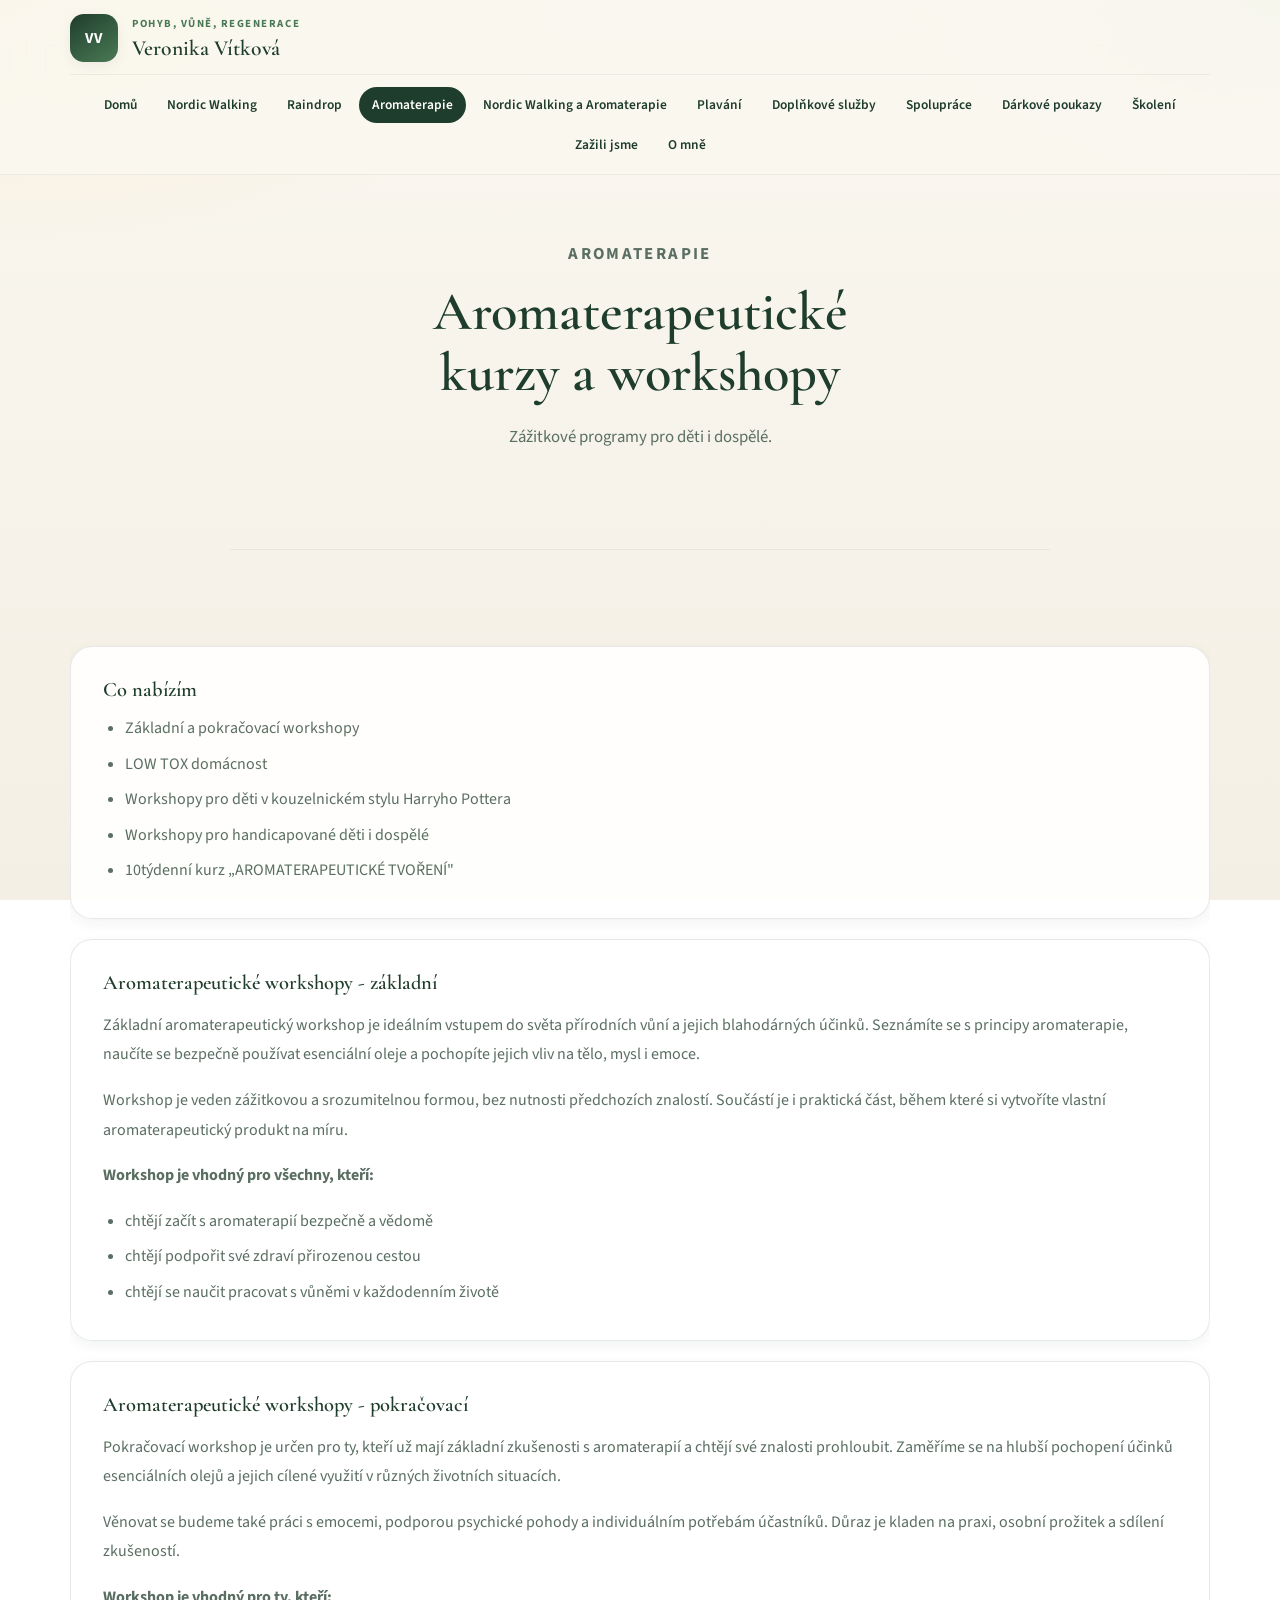
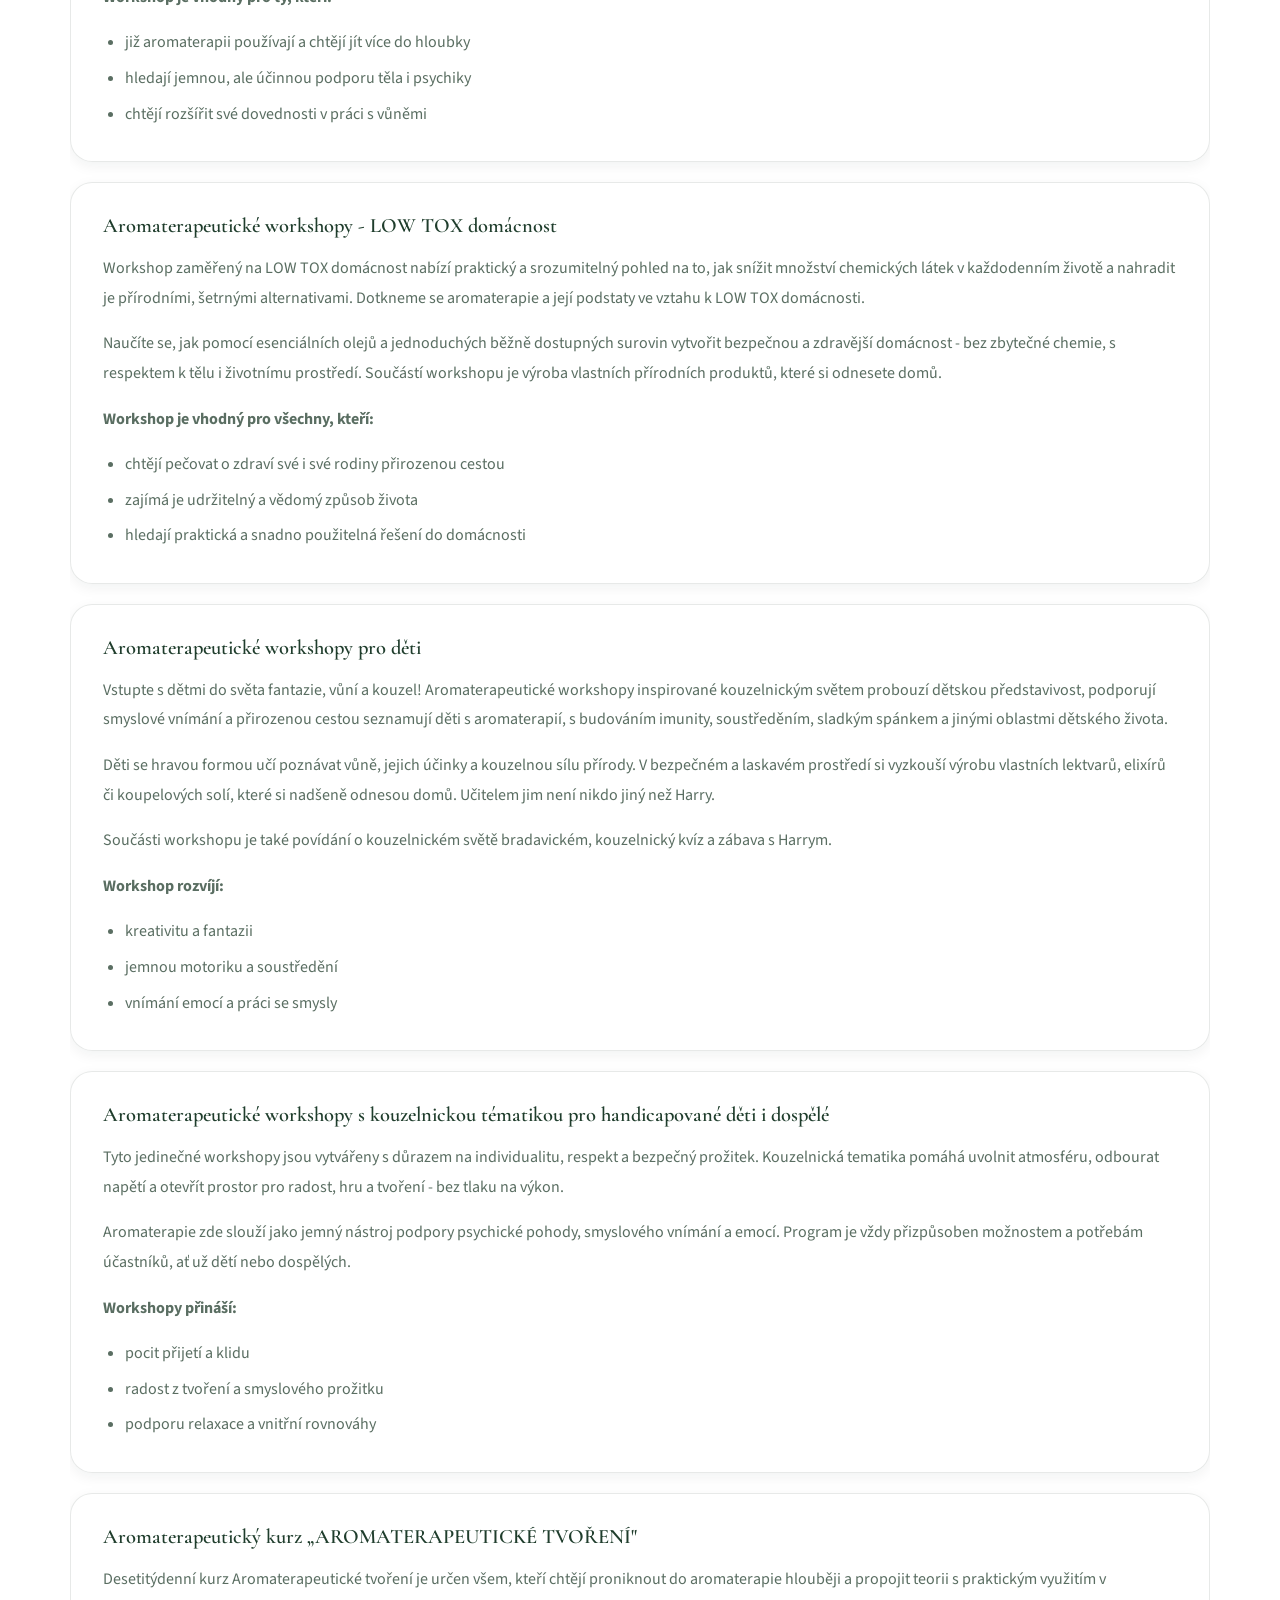
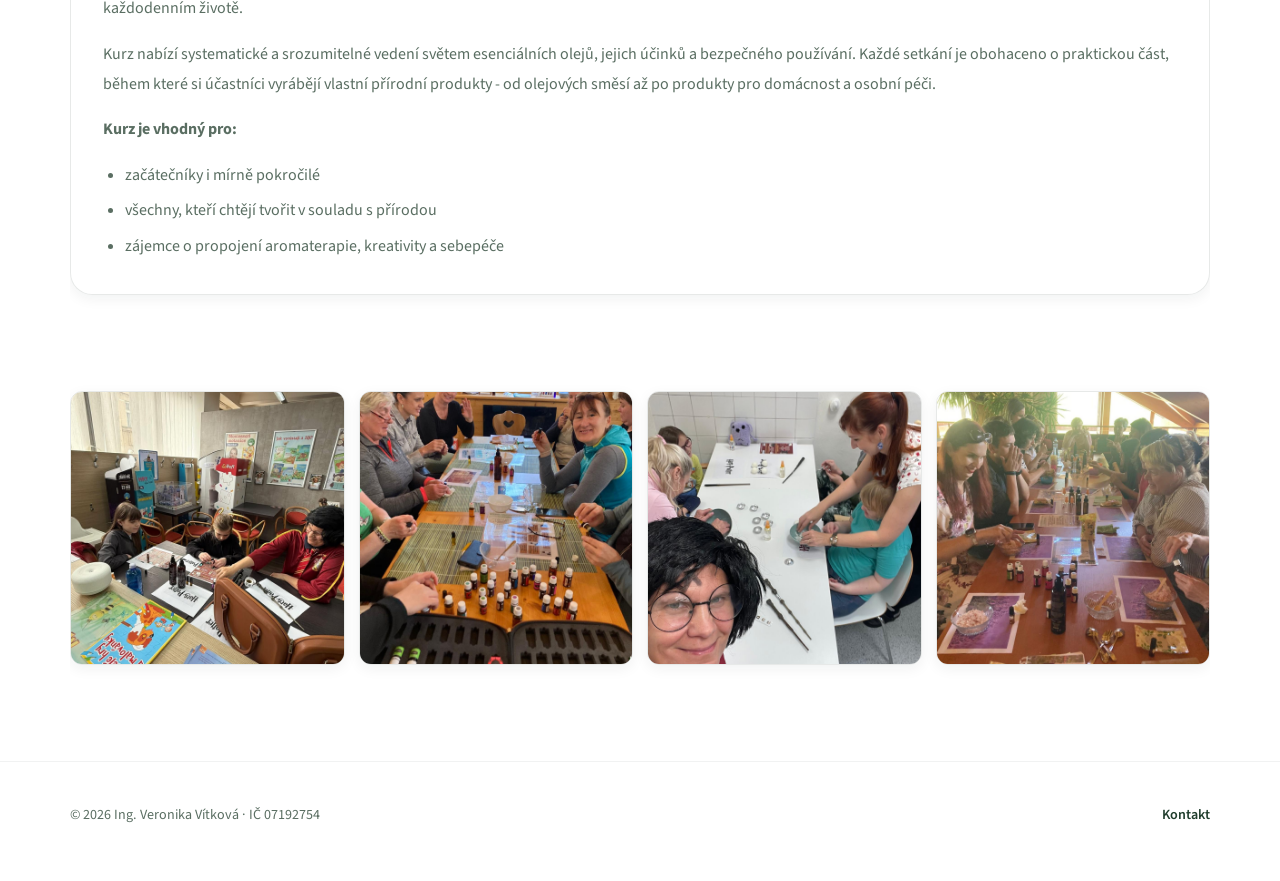
==== aromaterapie.html @ d2160b62 "Remove unused images from img folder. Deleted 40 unused images including WhatsApp images and duplica" ====
<!DOCTYPE html>
<html lang="cs">
<head>
  <meta charset="UTF-8" />
  <meta name="viewport" content="width=device-width, initial-scale=1.0" />
  <title>Aromaterapie | Veronika Vítková</title>
  <link rel="stylesheet" href="styles.css" />
</head>
<body>
  <header class="site-header">
    <div class="header-inner">
      <div class="header-top">
        <a class="brand" href="index.html">
          <div class="brand-mark">VV</div>
          <div>
            <p class="eyebrow">Pohyb, vůně, regenerace</p>
            <span class="brand-name">Veronika Vítková</span>
          </div>
        </a>
        <button class="menu-toggle" aria-expanded="false" aria-controls="nav-menu">Menu</button>
      </div>
      <nav class="site-nav" id="nav-menu">
        <a href="index.html">Domů</a>
        <a href="nordic-walking.html">Nordic Walking</a>
        <a href="raindrop.html">Raindrop</a>
        <a href="aromaterapie.html">Aromaterapie</a>
        <a href="nw-aromaterapie.html">Nordic Walking a Aromaterapie</a>
        <a href="plavani.html">Plavání</a>
        <a href="doplnkove-sluzby.html">Doplňkové služby</a>
        <a href="spoluprace.html">Spolupráce</a>
        <a href="darkove-poukazy.html">Dárkové poukazy</a>
        <a href="skoleni.html">Školení</a>
        <a href="zazili-jsme.html">Zažili jsme</a>
        <a href="o-mne.html">O mně</a>
      </nav>
    </div>
  </header>

  <main class="container">
    <section class="subpage-hero">
      <p class="eyebrow">Aromaterapie</p>
      <h2>Aromaterapeutické kurzy a workshopy</h2>
      <p>
        Zážitkové programy pro děti i dospělé.
      </p>
    </section>

    <section class="content-stack">
      <article class="content-card">
        <h3>Co nabízím</h3>
        <ul class="content-list">
          <li>Základní a pokračovací workshopy</li>
          <li>LOW TOX domácnost</li>
          <li>Workshopy pro děti v kouzelnickém stylu Harryho Pottera</li>
          <li>Workshopy pro handicapované děti i dospělé</li>
          <li>10týdenní kurz „AROMATERAPEUTICKÉ TVOŘENÍ"</li>
        </ul>
      </article>

      <article class="content-card">
        <h3>Aromaterapeutické workshopy - základní</h3>
        <p>
          Základní aromaterapeutický workshop je ideálním vstupem do světa přírodních vůní a jejich blahodárných účinků. Seznámíte se s principy aromaterapie, naučíte se bezpečně používat esenciální oleje a pochopíte jejich vliv na tělo, mysl i emoce.
        </p>
        <p>
          Workshop je veden zážitkovou a srozumitelnou formou, bez nutnosti předchozích znalostí. Součástí je i praktická část, během které si vytvoříte vlastní aromaterapeutický produkt na míru.
        </p>
        <p><strong>Workshop je vhodný pro všechny, kteří:</strong></p>
        <ul class="content-list">
          <li>chtějí začít s aromaterapií bezpečně a vědomě</li>
          <li>chtějí podpořit své zdraví přirozenou cestou</li>
          <li>chtějí se naučit pracovat s vůněmi v každodenním životě</li>
        </ul>
      </article>

      <article class="content-card">
        <h3>Aromaterapeutické workshopy - pokračovací</h3>
        <p>
          Pokračovací workshop je určen pro ty, kteří už mají základní zkušenosti s aromaterapií a chtějí své znalosti prohloubit. Zaměříme se na hlubší pochopení účinků esenciálních olejů a jejich cílené využití v různých životních situacích.
        </p>
        <p>
          Věnovat se budeme také práci s emocemi, podporou psychické pohody a individuálním potřebám účastníků. Důraz je kladen na praxi, osobní prožitek a sdílení zkušeností.
        </p>
        <p><strong>Workshop je vhodný pro ty, kteří:</strong></p>
        <ul class="content-list">
          <li>již aromaterapii používají a chtějí jít více do hloubky</li>
          <li>hledají jemnou, ale účinnou podporu těla i psychiky</li>
          <li>chtějí rozšířit své dovednosti v práci s vůněmi</li>
        </ul>
      </article>

      <article class="content-card">
        <h3>Aromaterapeutické workshopy - LOW TOX domácnost</h3>
        <p>
          Workshop zaměřený na LOW TOX domácnost nabízí praktický a srozumitelný pohled na to, jak snížit množství chemických látek v každodenním životě a nahradit je přírodními, šetrnými alternativami. Dotkneme se aromaterapie a její podstaty ve vztahu k LOW TOX domácnosti.
        </p>
        <p>
          Naučíte se, jak pomocí esenciálních olejů a jednoduchých běžně dostupných surovin vytvořit bezpečnou a zdravější domácnost - bez zbytečné chemie, s respektem k tělu i životnímu prostředí. Součástí workshopu je výroba vlastních přírodních produktů, které si odnesete domů.
        </p>
        <p><strong>Workshop je vhodný pro všechny, kteří:</strong></p>
        <ul class="content-list">
          <li>chtějí pečovat o zdraví své i své rodiny přirozenou cestou</li>
          <li>zajímá je udržitelný a vědomý způsob života</li>
          <li>hledají praktická a snadno použitelná řešení do domácnosti</li>
        </ul>
      </article>

      <article class="content-card">
        <h3>Aromaterapeutické workshopy pro děti</h3>
        <p>
          Vstupte s dětmi do světa fantazie, vůní a kouzel! Aromaterapeutické workshopy inspirované kouzelnickým světem probouzí dětskou představivost, podporují smyslové vnímání a přirozenou cestou seznamují děti s aromaterapií, s budováním imunity, soustředěním, sladkým spánkem a jinými oblastmi dětského života.
        </p>
        <p>
          Děti se hravou formou učí poznávat vůně, jejich účinky a kouzelnou sílu přírody. V bezpečném a laskavém prostředí si vyzkouší výrobu vlastních lektvarů, elixírů či koupelových solí, které si nadšeně odnesou domů. Učitelem jim není nikdo jiný než Harry.
        </p>
        <p>
          Součásti workshopu je také povídání o kouzelnickém světě bradavickém, kouzelnický kvíz a zábava s Harrym.
        </p>
        <p><strong>Workshop rozvíjí:</strong></p>
        <ul class="content-list">
          <li>kreativitu a fantazii</li>
          <li>jemnou motoriku a soustředění</li>
          <li>vnímání emocí a práci se smysly</li>
        </ul>
      </article>

      <article class="content-card">
        <h3>Aromaterapeutické workshopy s kouzelnickou tématikou pro handicapované děti i dospělé</h3>
        <p>
          Tyto jedinečné workshopy jsou vytvářeny s důrazem na individualitu, respekt a bezpečný prožitek. Kouzelnická tematika pomáhá uvolnit atmosféru, odbourat napětí a otevřít prostor pro radost, hru a tvoření - bez tlaku na výkon.
        </p>
        <p>
          Aromaterapie zde slouží jako jemný nástroj podpory psychické pohody, smyslového vnímání a emocí. Program je vždy přizpůsoben možnostem a potřebám účastníků, ať už dětí nebo dospělých.
        </p>
        <p><strong>Workshopy přináší:</strong></p>
        <ul class="content-list">
          <li>pocit přijetí a klidu</li>
          <li>radost z tvoření a smyslového prožitku</li>
          <li>podporu relaxace a vnitřní rovnováhy</li>
        </ul>
      </article>

      <article class="content-card">
        <h3>Aromaterapeutický kurz „AROMATERAPEUTICKÉ TVOŘENÍ"</h3>
        <p>
          Desetitýdenní kurz Aromaterapeutické tvoření je určen všem, kteří chtějí proniknout do aromaterapie hlouběji a propojit teorii s praktickým využitím v každodenním životě.
        </p>
        <p>
          Kurz nabízí systematické a srozumitelné vedení světem esenciálních olejů, jejich účinků a bezpečného používání. Každé setkání je obohaceno o praktickou část, během které si účastníci vyrábějí vlastní přírodní produkty - od olejových směsí až po produkty pro domácnost a osobní péči.
        </p>
        <p><strong>Kurz je vhodný pro:</strong></p>
        <ul class="content-list">
          <li>začátečníky i mírně pokročilé</li>
          <li>všechny, kteří chtějí tvořit v souladu s přírodou</li>
          <li>zájemce o propojení aromaterapie, kreativity a sebepéče</li>
        </ul>
      </article>
    </section>

    <section class="mini-gallery">
      <img src="img/HPAROMAWS.jpeg" alt="Aromaterapeutický workshop" />
      <img src="img/WSNANW.jpeg" alt="Aromaterapie doma" />
      <img src="img/HPWSDIAKONIEHLUCIN.jpeg" alt="Aromaterapeutické tvoření" />
      <img src="img/WSTEAMBUILDINGAROMA.jpeg" alt="LOW TOX domácnost" />
    </section>
  </main>

  <footer class="site-footer">
    <div class="footer-inner">
      <p>© 2026 Ing. Veronika Vítková · IČ 07192754</p>
      <p><a href="index.html#kontakt">Kontakt</a></p>
    </div>
  </footer>

  <script src="script.js"></script>
</body>
</html>
---- styles.css ----
@import url("https://fonts.googleapis.com/css2?family=Cormorant+Garamond:ital,wght@0,500;0,600;0,700;1,500&family=Source+Sans+3:wght@400;500;600;700&display=swap");

:root {
  --bg: #f3efe4;
  --bg-soft: #faf7f0;
  --surface: rgba(255, 255, 255, 0.92);
  --text: #1a2e24;
  --muted: #5a6e62;
  --green: #4a7a55;
  --green-dark: #1f3d2c;
  --yellow: #e8b830;
  --yellow-soft: rgba(232, 184, 48, 0.18);
  --line: rgba(26, 46, 36, 0.1);
  --line-soft: rgba(26, 46, 36, 0.06);
  --shadow-sm: 0 4px 14px rgba(20, 40, 28, 0.06);
  --shadow: 0 16px 40px rgba(20, 40, 28, 0.09);
  --shadow-lg: 0 24px 56px rgba(20, 40, 28, 0.13);
  --radius-xl: 32px;
  --radius-lg: 22px;
  --radius-md: 16px;
  --radius-sm: 12px;
  --container: 1140px;
  --gutter: clamp(20px, 4vw, 40px);
  --section-gap: clamp(56px, 8vw, 96px);
  --font-body: "Source Sans 3", "Segoe UI", sans-serif;
  --font-display: "Cormorant Garamond", Georgia, serif;
}

*,
*::before,
*::after {
  box-sizing: border-box;
}

html {
  scroll-behavior: smooth;
}

body {
  margin: 0;
  font-family: var(--font-body);
  font-size: 1rem;
  line-height: 1.6;
  color: var(--text);
  background:
    radial-gradient(ellipse 80% 50% at 0% 0%, rgba(232, 184, 48, 0.14), transparent 55%),
    radial-gradient(ellipse 60% 40% at 100% 0%, rgba(74, 122, 85, 0.12), transparent 50%),
    linear-gradient(180deg, var(--bg-soft) 0%, var(--bg) 100%);
  background-attachment: fixed;
}

img {
  display: block;
  width: 100%;
  height: auto;
}

a {
  color: inherit;
  text-decoration: none;
}

::selection {
  background: var(--yellow);
  color: var(--green-dark);
}

.container {
  width: min(var(--container), calc(100% - var(--gutter) * 2));
  margin-inline: auto;
}

/* ---------- Header ---------- */

.site-header {
  position: sticky;
  top: 0;
  z-index: 30;
  background: rgba(250, 247, 240, 0.88);
  backdrop-filter: blur(18px);
  border-bottom: 1px solid var(--line-soft);
}

.header-inner {
  width: min(var(--container), calc(100% - var(--gutter) * 2));
  margin-inline: auto;
  padding: 14px 0 12px;
}

.header-top {
  display: flex;
  align-items: center;
  justify-content: space-between;
  gap: 16px;
}

.brand {
  display: flex;
  align-items: center;
  gap: 14px;
  min-width: 0;
  transition: opacity 160ms ease;
}

.brand:hover {
  opacity: 0.85;
}

.brand-mark {
  flex-shrink: 0;
  width: 48px;
  height: 48px;
  border-radius: 14px;
  display: grid;
  place-items: center;
  background: linear-gradient(145deg, var(--green-dark), var(--green));
  color: #fff;
  font-weight: 700;
  font-size: 0.95rem;
  letter-spacing: 0.04em;
  box-shadow: var(--shadow-sm);
}

.brand-name {
  display: block;
  font-family: var(--font-display);
  font-size: clamp(1.15rem, 2vw, 1.35rem);
  font-weight: 600;
  line-height: 1.15;
  color: var(--green-dark);
}

.eyebrow,
.section-label {
  margin: 0 0 4px;
  text-transform: uppercase;
  letter-spacing: 0.14em;
  font-size: 0.68rem;
  font-weight: 700;
  color: var(--green);
}

.menu-toggle {
  display: none;
  flex-shrink: 0;
  border: 1px solid var(--line);
  background: var(--surface);
  border-radius: 999px;
  padding: 9px 18px;
  font: inherit;
  font-size: 0.9rem;
  font-weight: 700;
  color: var(--green-dark);
  cursor: pointer;
  transition: background 160ms ease, box-shadow 160ms ease;
}

.menu-toggle:hover {
  background: #fff;
  box-shadow: var(--shadow-sm);
}

.site-nav {
  display: flex;
  flex-wrap: wrap;
  justify-content: center;
  align-items: center;
  gap: 4px;
  margin-top: 12px;
  padding-top: 12px;
  border-top: 1px solid var(--line-soft);
}

.site-nav a {
  padding: 7px 13px;
  border-radius: 999px;
  font-size: 0.84rem;
  font-weight: 600;
  color: var(--green-dark);
  white-space: nowrap;
  transition: background 160ms ease, color 160ms ease;
}

.site-nav a:hover {
  background: rgba(74, 122, 85, 0.1);
}

.site-nav a.is-active {
  background: var(--green-dark);
  color: #fff;
}

/* ---------- Typography ---------- */

h1,
h2,
h3 {
  margin: 0;
  font-family: var(--font-display);
  font-weight: 600;
  line-height: 1.12;
  color: var(--green-dark);
}

main {
  overflow-x: clip;
}

/* ---------- Hero ---------- */

.hero {
  display: grid;
  grid-template-columns: 1fr 1fr;
  gap: clamp(32px, 5vw, 56px);
  align-items: center;
  padding: clamp(40px, 6vw, 72px) 0 var(--section-gap);
}

.hero-copy {
  text-align: center;
}

.hero-copy h2 {
  font-size: clamp(2.4rem, 5.5vw, 4rem);
  max-width: 12ch;
  margin: 12px auto 18px;
}

.hero-copy > p {
  font-size: 1.08rem;
  line-height: 1.75;
  max-width: 52ch;
  color: var(--muted);
  margin: 0 auto;
}

.hero-copy .heart-message {
  font-weight: 700;
  color: var(--green-dark);
  font-size: 1.2rem;
}

.hero-actions {
  display: flex;
  flex-wrap: wrap;
  gap: 12px;
  margin: 28px auto 24px;
  justify-content: center;
}

.button {
  display: inline-flex;
  align-items: center;
  justify-content: center;
  min-height: 48px;
  padding: 0 24px;
  border-radius: 999px;
  font-weight: 700;
  font-size: 0.95rem;
  border: 1px solid transparent;
  transition: transform 160ms ease, box-shadow 160ms ease, background 160ms ease;
}

.button.primary {
  background: var(--green-dark);
  color: #fff;
  box-shadow: var(--shadow);
}

.button.primary:hover {
  transform: translateY(-2px);
  box-shadow: var(--shadow-lg);
  background: var(--green);
}

.button.secondary {
  background: var(--surface);
  border-color: var(--line);
  color: var(--green-dark);
}

.button.secondary:hover {
  transform: translateY(-2px);
  background: #fff;
  box-shadow: var(--shadow-sm);
}

.hero-points {
  display: flex;
  flex-wrap: wrap;
  gap: 10px;
  padding: 0;
  margin: 0;
  list-style: none;
  justify-content: center;
}

.hero-points li {
  padding: 8px 14px 8px 28px;
  border-radius: 999px;
  background: var(--surface);
  border: 1px solid var(--line-soft);
  font-size: 0.9rem;
  font-weight: 600;
  color: var(--green-dark);
  position: relative;
  box-shadow: var(--shadow-sm);
}

.hero-points li::before {
  content: "";
  position: absolute;
  left: 12px;
  top: 50%;
  transform: translateY(-50%);
  width: 7px;
  height: 7px;
  border-radius: 50%;
  background: var(--yellow);
}

.hero-visual {
  position: relative;
}

.hero-mosaic {
  display: grid;
  grid-template-columns: 1.2fr 0.8fr;
  grid-template-rows: 1fr 1fr;
  gap: 12px;
  min-height: 380px;
}

.hero-mosaic img {
  width: 100%;
  height: 100%;
  object-fit: cover;
  border-radius: var(--radius-lg);
  border: 1px solid var(--line);
  box-shadow: var(--shadow);
}

.hero-mosaic .mosaic-main {
  grid-row: 1 / 3;
  aspect-ratio: auto;
}

.hero-mosaic img:not(.mosaic-main) {
  aspect-ratio: 4 / 3;
}

/* ---------- Sections ---------- */

.page-section {
  padding-top: var(--section-gap);
}

.section-heading {
  margin-bottom: clamp(24px, 4vw, 36px);
  text-align: center;
  max-width: 720px;
  margin-inline: auto;
}

.section-heading h2 {
  font-size: clamp(1.9rem, 3.5vw, 2.8rem);
  margin-top: 8px;
}

.intro {
  display: grid;
  grid-template-columns: 1fr 1fr;
  gap: clamp(24px, 4vw, 48px);
  align-items: center;
  padding: var(--section-gap) 0;
  border-top: 1px solid var(--line-soft);
  border-bottom: 1px solid var(--line-soft);
}

.intro h2 {
  font-size: clamp(1.6rem, 2.8vw, 2.2rem);
}

.intro p:last-child {
  margin: 0;
  font-size: 1.05rem;
  line-height: 1.85;
  color: var(--muted);
}

/* ---------- Cards ---------- */

.feature-card,
.service-card,
.detail-card,
.content-card,
blockquote {
  border: 1px solid var(--line);
  background: var(--surface);
  box-shadow: var(--shadow-sm);
}

.service-grid,
.reference-grid,
.gallery-grid {
  display: grid;
  gap: 20px;
}

.service-grid {
  grid-template-columns: repeat(4, minmax(0, 1fr));
}

.service-card {
  border-radius: var(--radius-lg);
  overflow: hidden;
  transition: transform 200ms ease, box-shadow 200ms ease;
}

.service-card img {
  flex-shrink: 0;
  aspect-ratio: 16 / 10;
  object-fit: cover;
}

.service-card h3,
.service-card p {
  padding-inline: 18px;
}

.service-card h3 {
  margin-top: 16px;
  font-size: 1.15rem;
}

.service-card p {
  color: var(--muted);
  line-height: 1.65;
  font-size: 0.94rem;
  padding-bottom: 18px;
  margin: 6px 0 0;
}

.service-link-card {
  display: flex;
  flex-direction: column;
  height: 100%;
}

.service-link-card:hover {
  transform: translateY(-5px);
  box-shadow: var(--shadow-lg);
}

.service-link-card h3 {
  transition: color 160ms ease;
}

.service-link-card:hover h3 {
  color: var(--green);
}

/* ---------- Gallery ---------- */

.gallery-grid {
  grid-template-columns: repeat(3, minmax(0, 1fr));
}

.gallery-grid img {
  aspect-ratio: 4 / 3;
  object-fit: cover;
  border-radius: var(--radius-md);
  border: 1px solid var(--line);
  box-shadow: var(--shadow-sm);
  transition: transform 200ms ease, box-shadow 200ms ease;
}

.gallery-grid img:hover {
  transform: translateY(-4px);
  box-shadow: var(--shadow-lg);
}

.zoomable-image {
  cursor: zoom-in;
}

/* ---------- References ---------- */

.reference-grid {
  grid-template-columns: repeat(3, minmax(0, 1fr));
  align-items: stretch;
}

blockquote {
  margin: 0;
  border-radius: var(--radius-lg);
  padding: 28px 24px;
  line-height: 1.75;
  color: var(--muted);
  font-size: 1rem;
  position: relative;
}

blockquote::before {
  content: "\201C";
  font-family: var(--font-display);
  font-size: 3rem;
  color: var(--yellow);
  line-height: 1;
  display: block;
  margin-bottom: 4px;
}

blockquote cite {
  display: block;
  margin-top: 16px;
  color: var(--green-dark);
  font-weight: 700;
  font-style: normal;
  font-size: 0.92rem;
}

/* ---------- Contact ---------- */

.contact {
  margin: var(--section-gap) 0;
  border-radius: var(--radius-xl);
  padding: clamp(28px, 5vw, 40px);
  background:
    linear-gradient(135deg, rgba(74, 122, 85, 0.08) 0%, transparent 60%),
    var(--surface);
  border: 1px solid var(--line);
  box-shadow: var(--shadow);
}

.contact-inner {
  display: grid;
  grid-template-columns: 1fr 1fr;
  gap: clamp(24px, 4vw, 40px);
  align-items: center;
}

.contact h2 {
  font-size: clamp(1.8rem, 3vw, 2.4rem);
  margin-top: 8px;
}

.contact-meta {
  margin: 10px 0 0;
  color: var(--muted);
  font-size: 1.02rem;
}

.contact-meta a {
  color: var(--green-dark);
  font-weight: 600;
}

.contact-meta a:hover {
  text-decoration: underline;
}

.contact-channels {
  display: flex;
  flex-wrap: wrap;
  gap: 10px;
  justify-content: flex-end;
}

.contact-chip {
  display: inline-flex;
  align-items: center;
  min-height: 42px;
  padding: 0 18px;
  border-radius: 999px;
  background: #fff;
  border: 1px solid var(--line);
  font-size: 0.9rem;
  font-weight: 600;
  color: var(--green-dark);
  transition: transform 160ms ease, box-shadow 160ms ease, border-color 160ms ease;
}

.contact-chip:hover {
  transform: translateY(-2px);
  box-shadow: var(--shadow-sm);
  border-color: rgba(74, 122, 85, 0.35);
}

/* ---------- Footer ---------- */

.site-footer {
  border-top: 1px solid var(--line-soft);
  padding: 28px 0 40px;
}

.footer-inner {
  width: min(var(--container), calc(100% - var(--gutter) * 2));
  margin-inline: auto;
  display: flex;
  flex-wrap: wrap;
  align-items: center;
  justify-content: space-between;
  gap: 12px;
  color: var(--muted);
  font-size: 0.88rem;
}

.footer-inner a {
  color: var(--green-dark);
  font-weight: 600;
}

.footer-inner a:hover {
  text-decoration: underline;
}

/* ---------- Subpages ---------- */

.subpage-hero {
  padding: clamp(36px, 5vw, 64px) 0 var(--section-gap);
  border-bottom: 1px solid var(--line-soft);
  max-width: 820px;
  margin-inline: auto;
  text-align: center;
}

.subpage-hero h2 {
  font-size: clamp(2rem, 4.5vw, 3.4rem);
  max-width: 16ch;
  margin: 12px auto 18px;
}

.subpage-hero p {
  max-width: 68ch;
  color: var(--muted);
  line-height: 1.85;
  font-size: 1.05rem;
  margin: 0 auto;
}

.subpage-hero a {
  color: var(--green);
  font-weight: 700;
  text-decoration: underline;
  text-decoration-thickness: 2px;
  text-decoration-color: var(--green);
  text-underline-offset: 3px;
  transition: color 160ms ease, text-decoration-color 160ms ease;
}

.subpage-hero a:hover {
  color: var(--green-dark);
  text-decoration-color: var(--green-dark);
}

.content-stack {
  display: grid;
  gap: 20px;
  padding: var(--section-gap) 0;
}

.content-card {
  border-radius: var(--radius-lg);
  padding: clamp(22px, 4vw, 32px);
}

.content-card h3 {
  font-size: 1.28rem;
  margin-bottom: 12px;
}

.content-card p,
.content-card li {
  color: var(--muted);
  line-height: 1.85;
}

.content-card p + p {
  margin-top: 12px;
}

.content-card a {
  color: var(--green);
  font-weight: 600;
  text-decoration: underline;
  text-decoration-color: var(--green);
  text-decoration-thickness: 2px;
  text-underline-offset: 3px;
  transition: color 160ms ease, text-decoration-color 160ms ease;
}

.content-card a:hover {
  color: var(--green-dark);
  text-decoration-color: var(--green-dark);
}

.highlight-link {
  text-decoration: underline;
  text-decoration-thickness: 2px;
  text-decoration-color: var(--green);
  font-weight: 700;
  color: var(--green);
  transition: color 160ms ease, text-decoration-color 160ms ease;
}

.highlight-link:hover {
  color: var(--green-dark);
  text-decoration-color: var(--green-dark);
}

.highlight-text {
  font-weight: 600;
  color: var(--green);
  font-size: 1.05rem;
  line-height: 1.8;
}

.content-grid-2 {
  display: grid;
  grid-template-columns: repeat(2, minmax(0, 1fr));
  gap: 20px;
}

.content-grid-3 {
  display: grid;
  grid-template-columns: repeat(3, minmax(0, 1fr));
  gap: 20px;
}

.content-list {
  margin: 10px 0 0;
  padding-left: 22px;
}

.content-list li + li {
  margin-top: 6px;
}

.mini-gallery {
  display: grid;
  grid-template-columns: repeat(4, minmax(0, 1fr));
  gap: 14px;
  padding-bottom: var(--section-gap);
}

.mini-gallery img {
  aspect-ratio: 1 / 1;
  object-fit: cover;
  border-radius: var(--radius-sm);
  border: 1px solid var(--line);
  box-shadow: var(--shadow-sm);
  transition: transform 200ms ease;
}

.mini-gallery img:hover {
  transform: scale(1.03);
}

.gallery-3 {
  grid-template-columns: repeat(3, minmax(0, 1fr));
}

.gallery-3 img {
  aspect-ratio: 16 / 10;
}

.large-gallery {
  grid-template-columns: repeat(2, minmax(0, 1fr));
}

.large-gallery img {
  aspect-ratio: 16 / 10;
}

.detail-blocks {
  display: grid;
  grid-template-columns: repeat(2, minmax(0, 1fr));
  gap: 20px;
  padding: 8px 0 var(--section-gap);
}

.detail-card {
  border-radius: var(--radius-lg);
  padding: clamp(22px, 4vw, 32px);
}

.detail-card h2 {
  font-size: clamp(1.6rem, 2.5vw, 2rem);
  margin: 10px 0 12px;
}

.detail-card p:not(.section-label) {
  color: var(--muted);
  line-height: 1.85;
}

.detail-card.yellow {
  background: linear-gradient(180deg, var(--yellow-soft), var(--surface));
}

.detail-card.green {
  background: linear-gradient(180deg, rgba(74, 122, 85, 0.12), var(--surface));
}

.feature-card {
  border-radius: var(--radius-lg);
  overflow: hidden;
}

.feature-card-main img {
  aspect-ratio: 4 / 3;
  object-fit: cover;
}

.feature-card-main div {
  padding: 18px 20px 22px;
}

.feature-card-main span {
  color: var(--green);
  font-size: 0.78rem;
  text-transform: uppercase;
  letter-spacing: 0.14em;
  font-weight: 700;
}

.feature-card-main strong {
  display: block;
  margin-top: 8px;
  font-size: 1.15rem;
}

/* ---------- Lightbox ---------- */

.lightbox {
  position: fixed;
  inset: 0;
  background: rgba(9, 19, 13, 0.92);
  display: none;
  align-items: center;
  justify-content: center;
  padding: 24px;
  z-index: 1000;
}

.lightbox.is-open {
  display: flex;
}

.lightbox-image {
  max-width: min(92vw, 1100px);
  max-height: 84vh;
  width: auto;
  height: auto;
  object-fit: contain;
  border-radius: var(--radius-md);
  box-shadow: 0 26px 70px rgba(0, 0, 0, 0.45);
}

.lightbox-close {
  position: absolute;
  top: 20px;
  right: 20px;
  width: 46px;
  height: 46px;
  border: 0;
  border-radius: 999px;
  background: rgba(255, 255, 255, 0.94);
  color: var(--green-dark);
  font-size: 1.9rem;
  line-height: 1;
  cursor: pointer;
  transition: transform 160ms ease;
}

.lightbox-close:hover {
  transform: scale(1.08);
}

body.lightbox-open {
  overflow: hidden;
}

/* ---------- Responsive ---------- */

@media (max-width: 1024px) {
  .service-grid {
    grid-template-columns: repeat(2, minmax(0, 1fr));
  }
}

@media (max-width: 900px) {
  .hero,
  .intro,
  .contact-inner,
  .detail-blocks,
  .content-grid-2,
  .content-grid-3 {
    grid-template-columns: 1fr;
  }

  .hero-copy h2 {
    max-width: none;
  }

  .hero-copy {
    text-align: center;
  }

  .contact-channels {
    justify-content: flex-start;
  }

  .reference-grid,
  .gallery-grid {
    grid-template-columns: 1fr 1fr;
  }

  .mini-gallery {
    grid-template-columns: repeat(2, minmax(0, 1fr));
  }
}

@media (max-width: 720px) {
  .header-top {
    flex-wrap: nowrap;
  }

  .menu-toggle {
    display: inline-flex;
  }

  .site-nav {
    display: none;
    flex-direction: column;
    align-items: stretch;
    gap: 2px;
    margin-top: 10px;
    padding-top: 10px;
  }

  .site-nav a {
    width: 100%;
    padding: 10px 14px;
    white-space: normal;
  }

  .site-nav.is-open {
    display: flex;
  }

  .hero-mosaic {
    grid-template-columns: 1fr 1fr;
    grid-template-rows: auto;
    min-height: auto;
  }

  .hero-mosaic .mosaic-main {
    grid-row: auto;
    grid-column: 1 / -1;
    aspect-ratio: 16 / 10;
  }

  .service-grid,
  .reference-grid,
  .gallery-grid {
    grid-template-columns: 1fr;
  }

  .footer-inner {
    flex-direction: column;
    align-items: flex-start;
  }
}
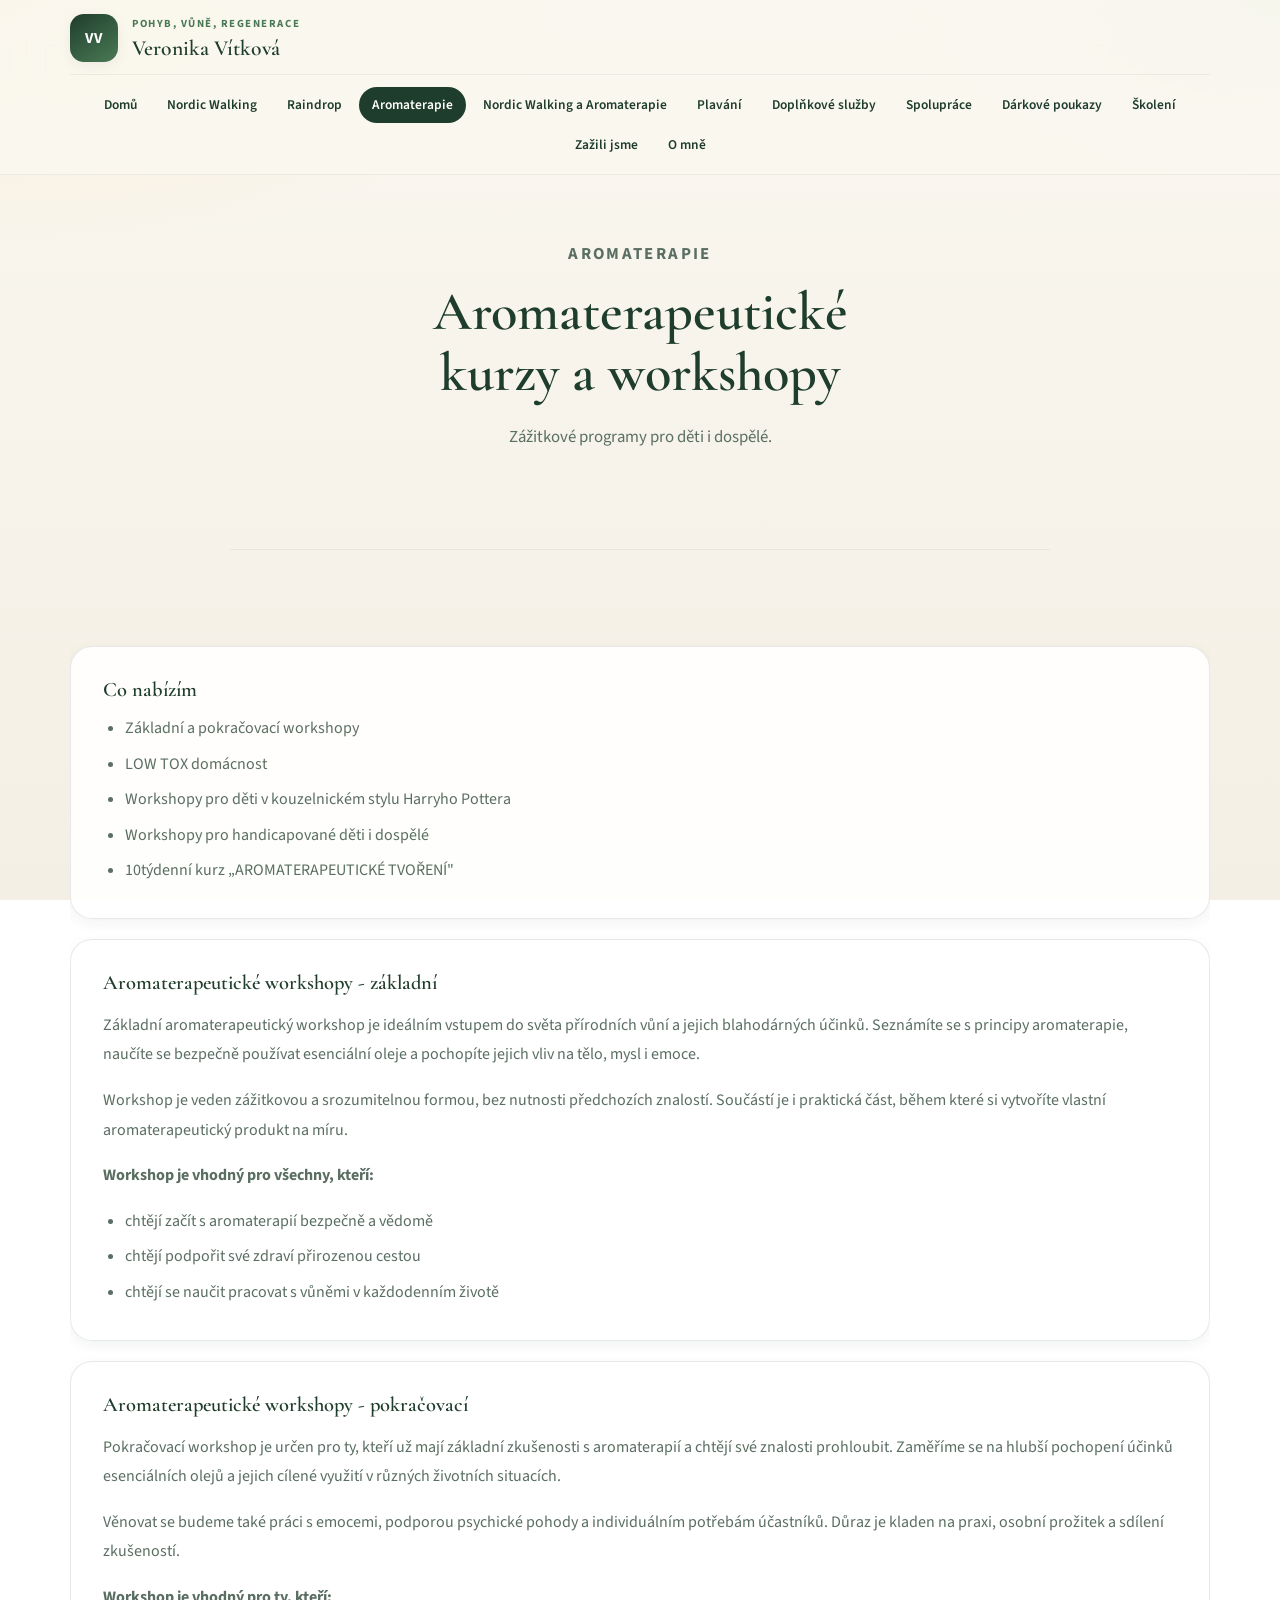
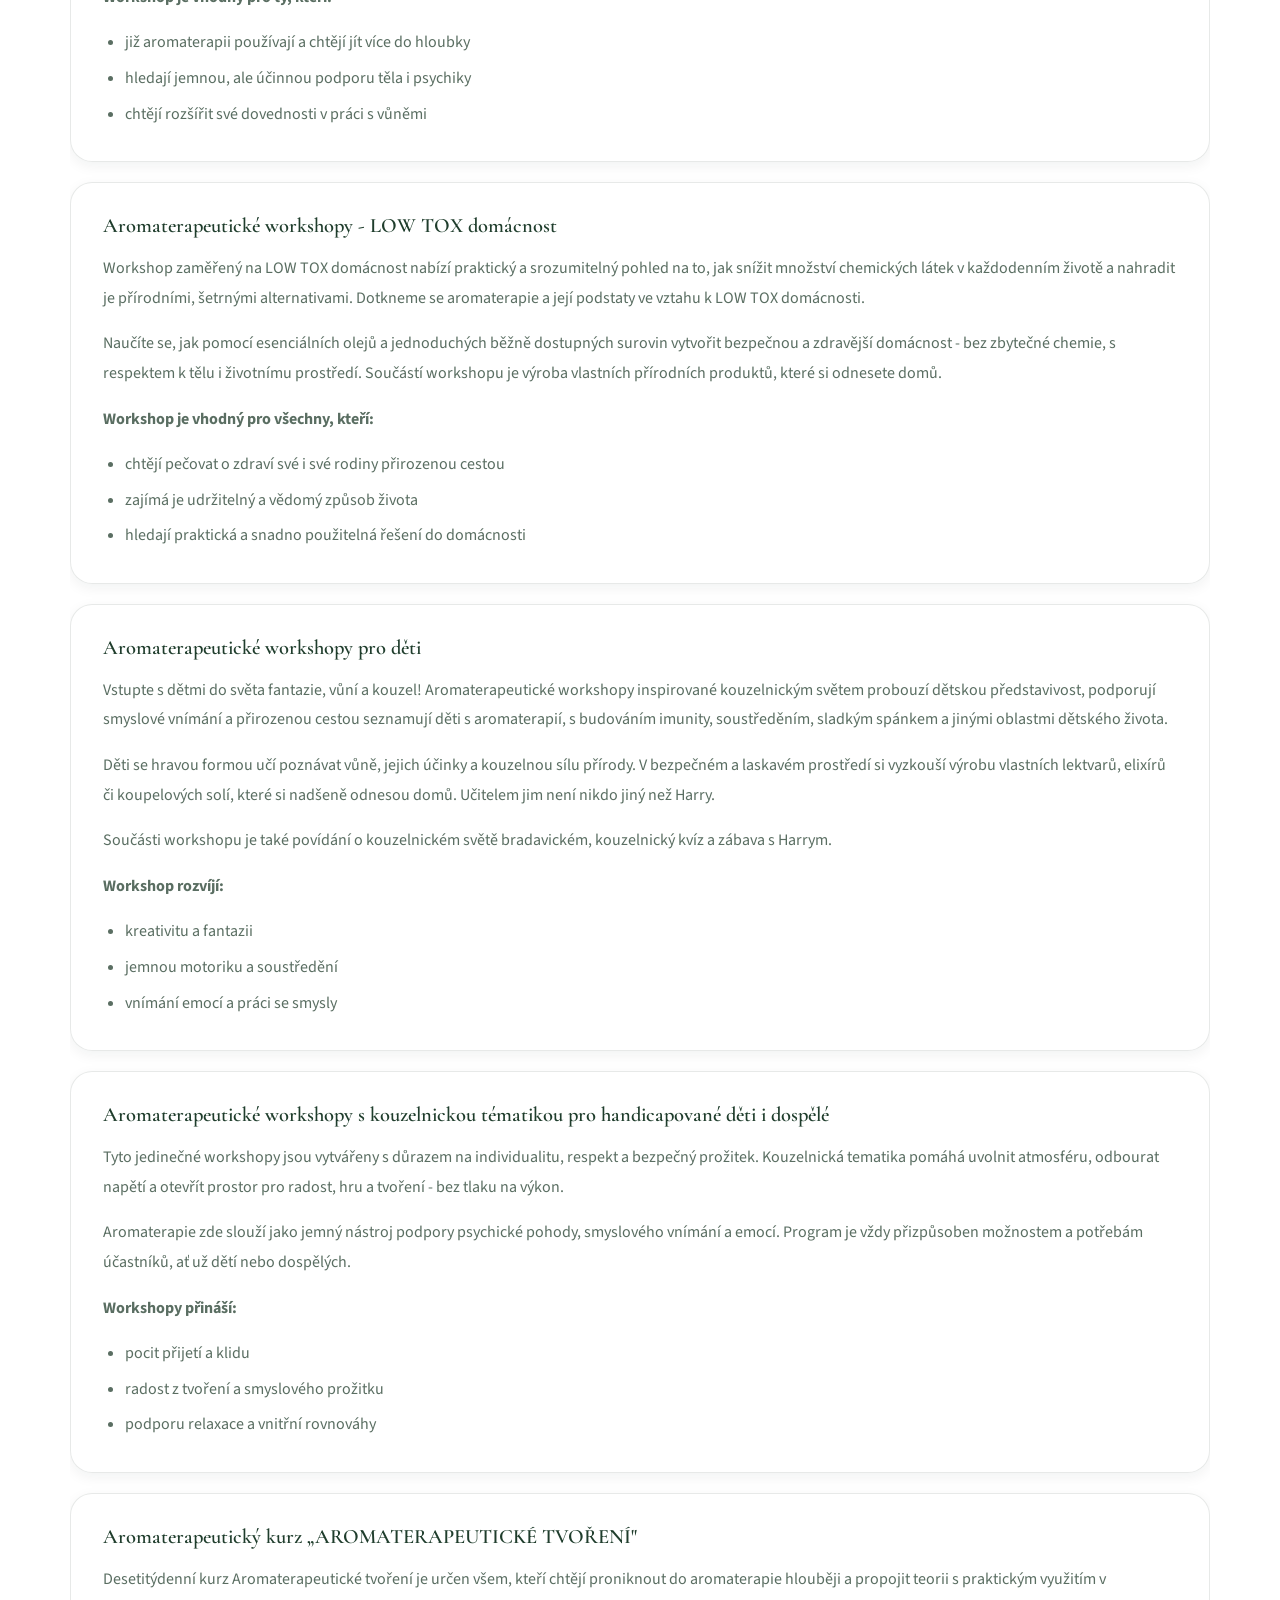
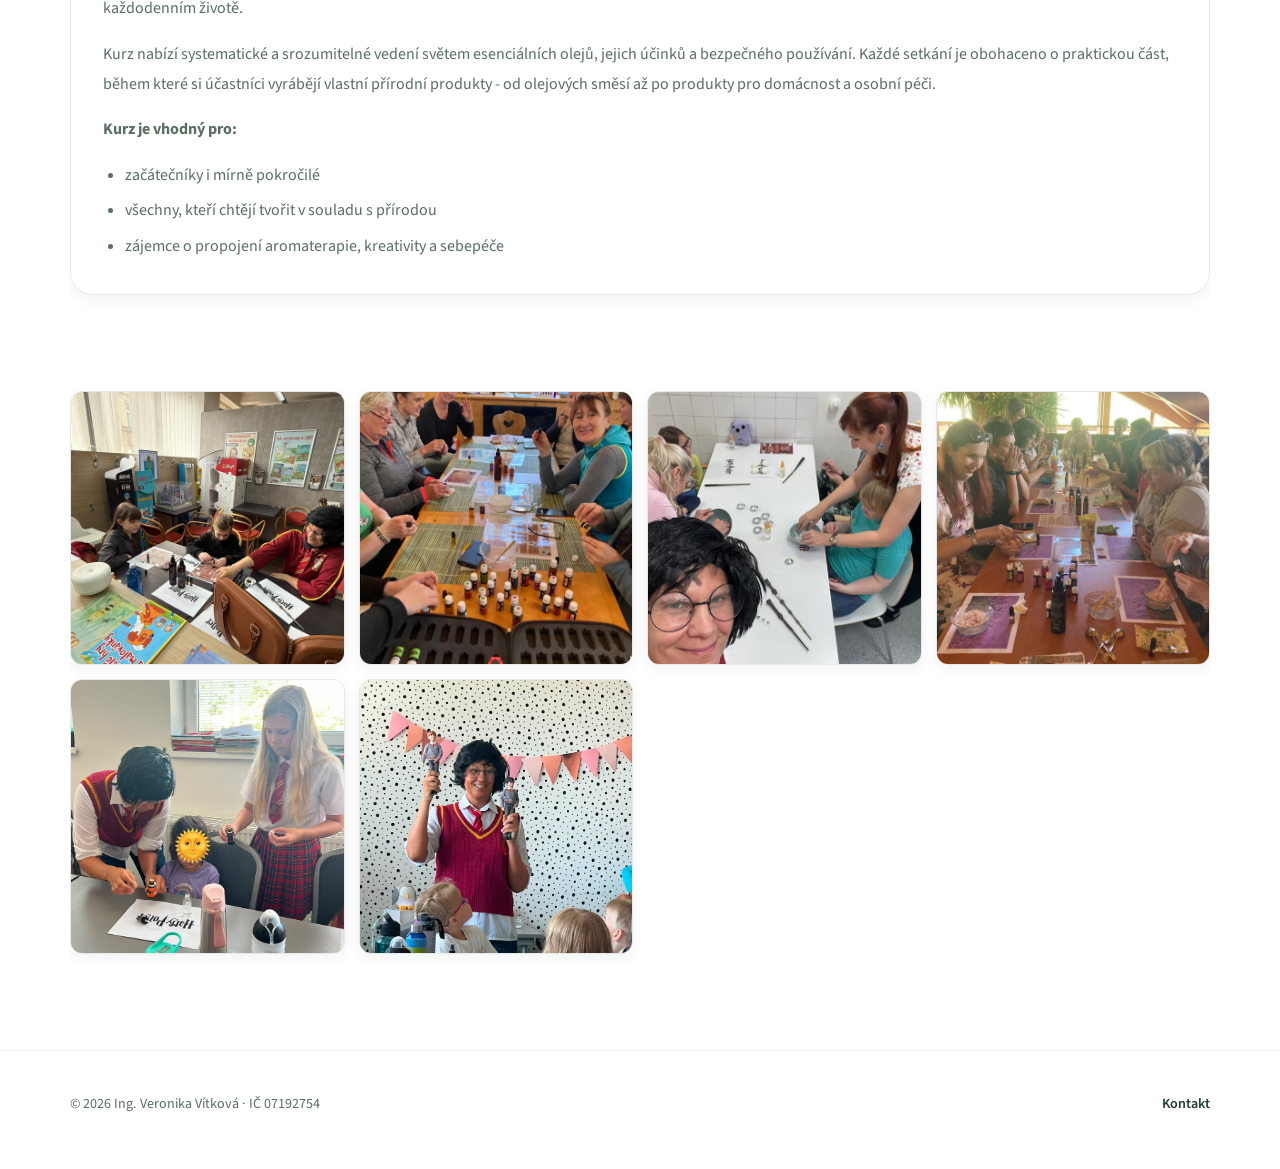
==== commit 6615aca8: "Add new images to aromaterapie.html" ====
--- a/aromaterapie.html
+++ b/aromaterapie.html
@@ -162,6 +162,8 @@
       <img src="img/WSNANW.jpeg" alt="Aromaterapie doma" />
       <img src="img/HPWSDIAKONIEHLUCIN.jpeg" alt="Aromaterapeutické tvoření" />
       <img src="img/WSTEAMBUILDINGAROMA.jpeg" alt="LOW TOX domácnost" />
+      <img src="img/harryP1.jpeg" alt="hp" />
+      <img src="img/harryP4.jpeg" alt="hp 4" />
     </section>
   </main>
 
@@ -174,4 +176,4 @@
 
   <script src="script.js"></script>
 </body>
-</html>+</html>
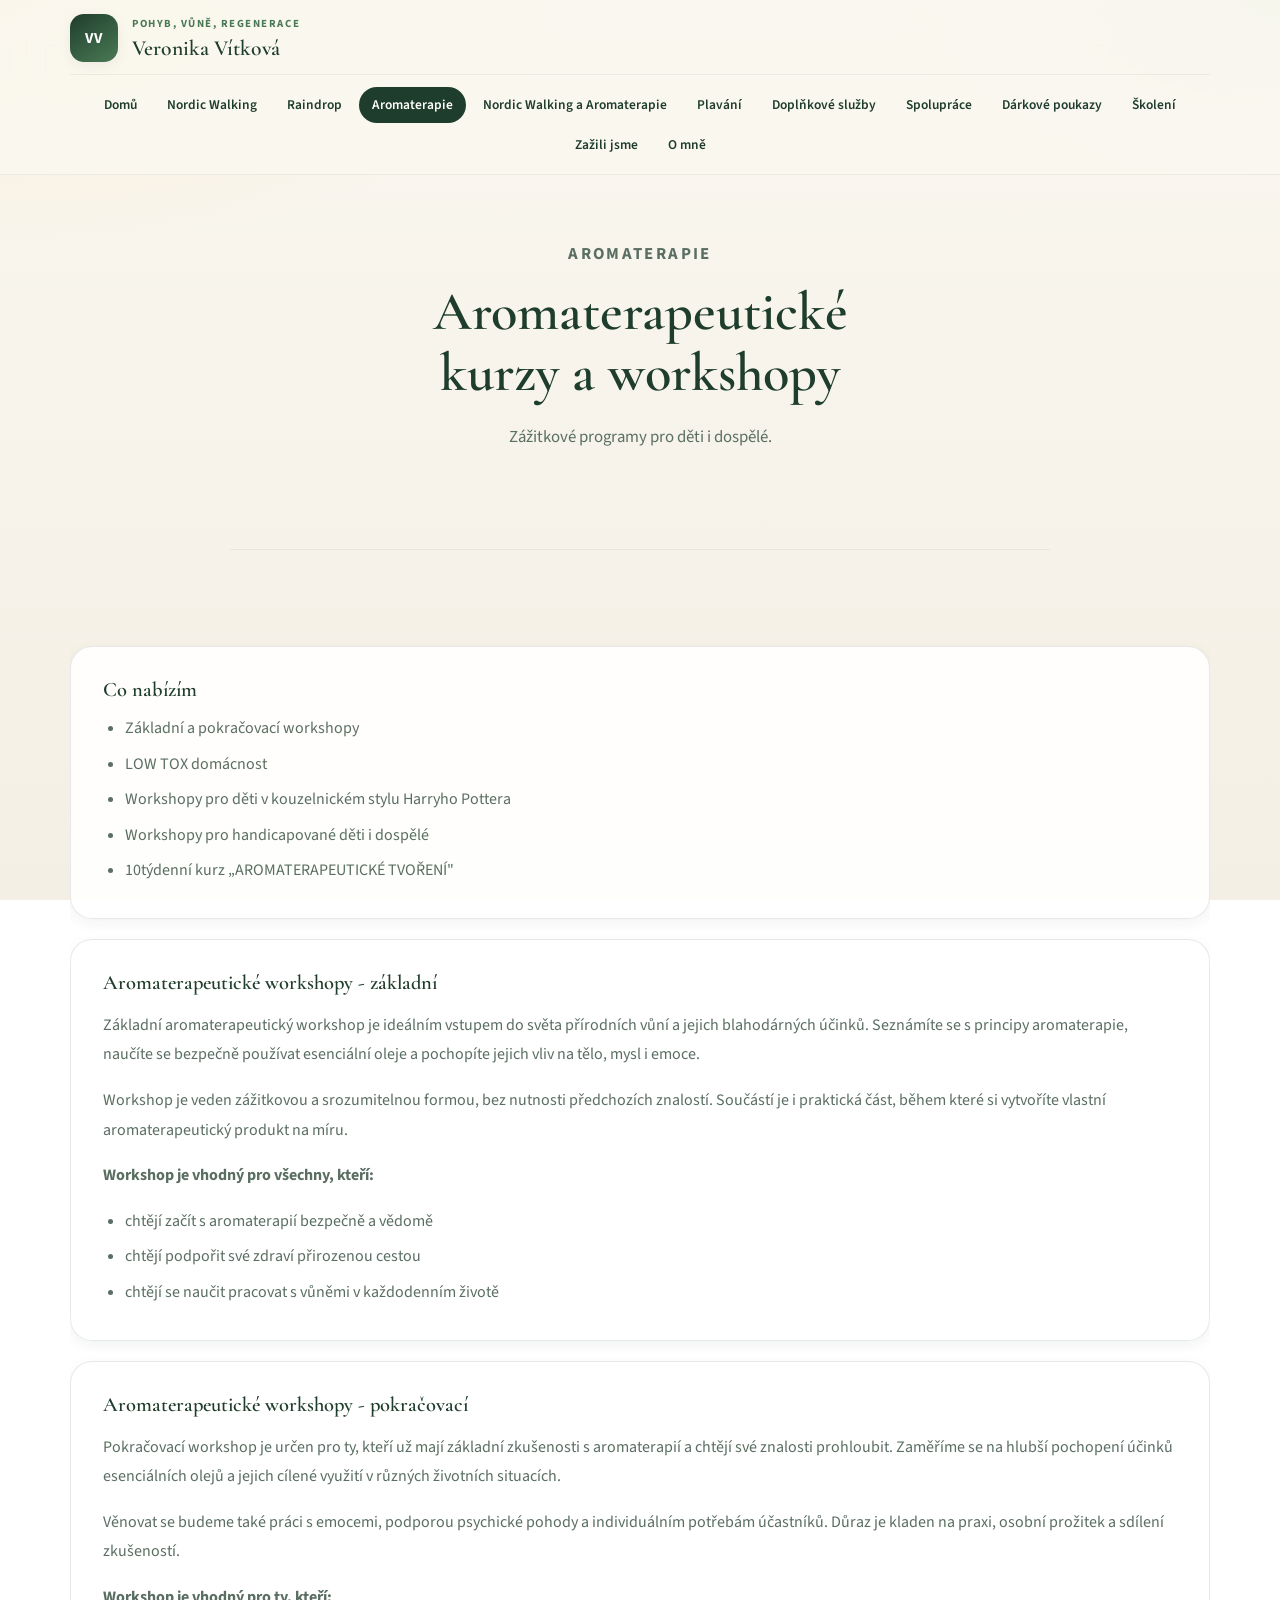
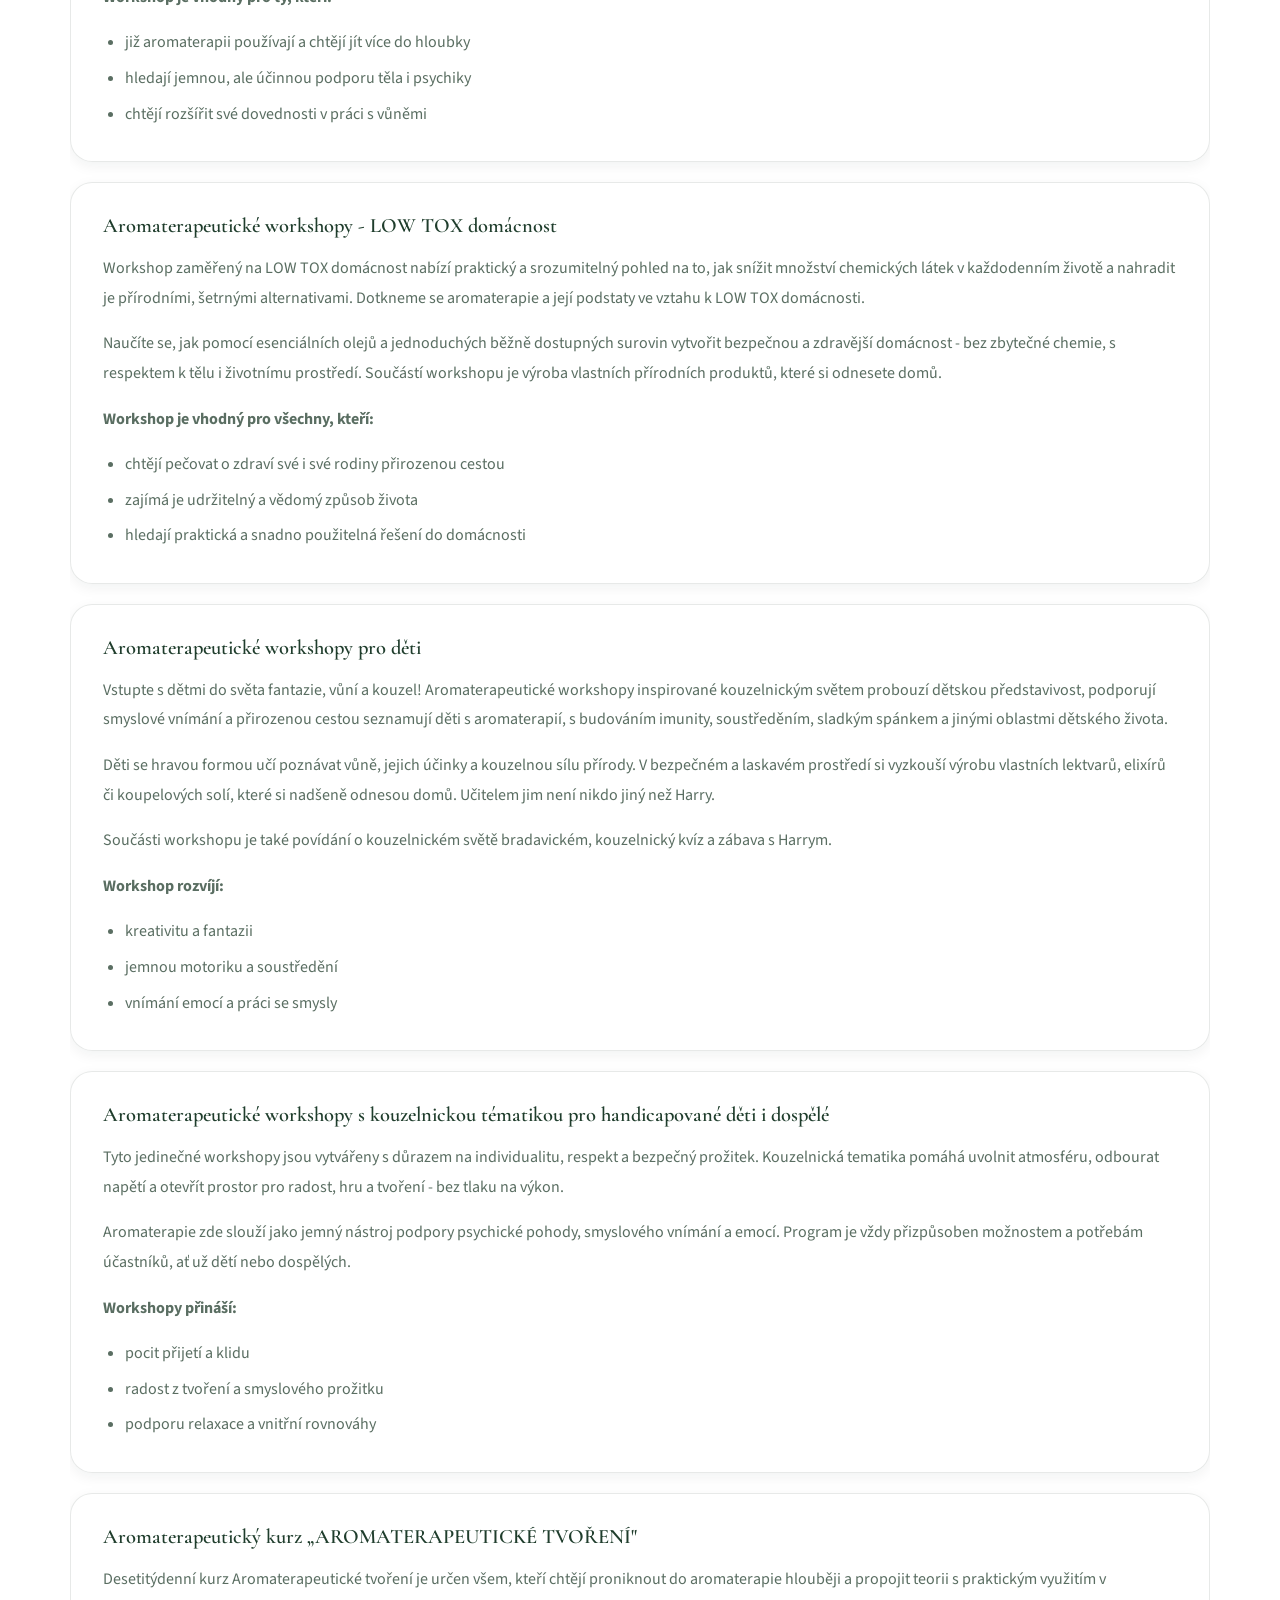
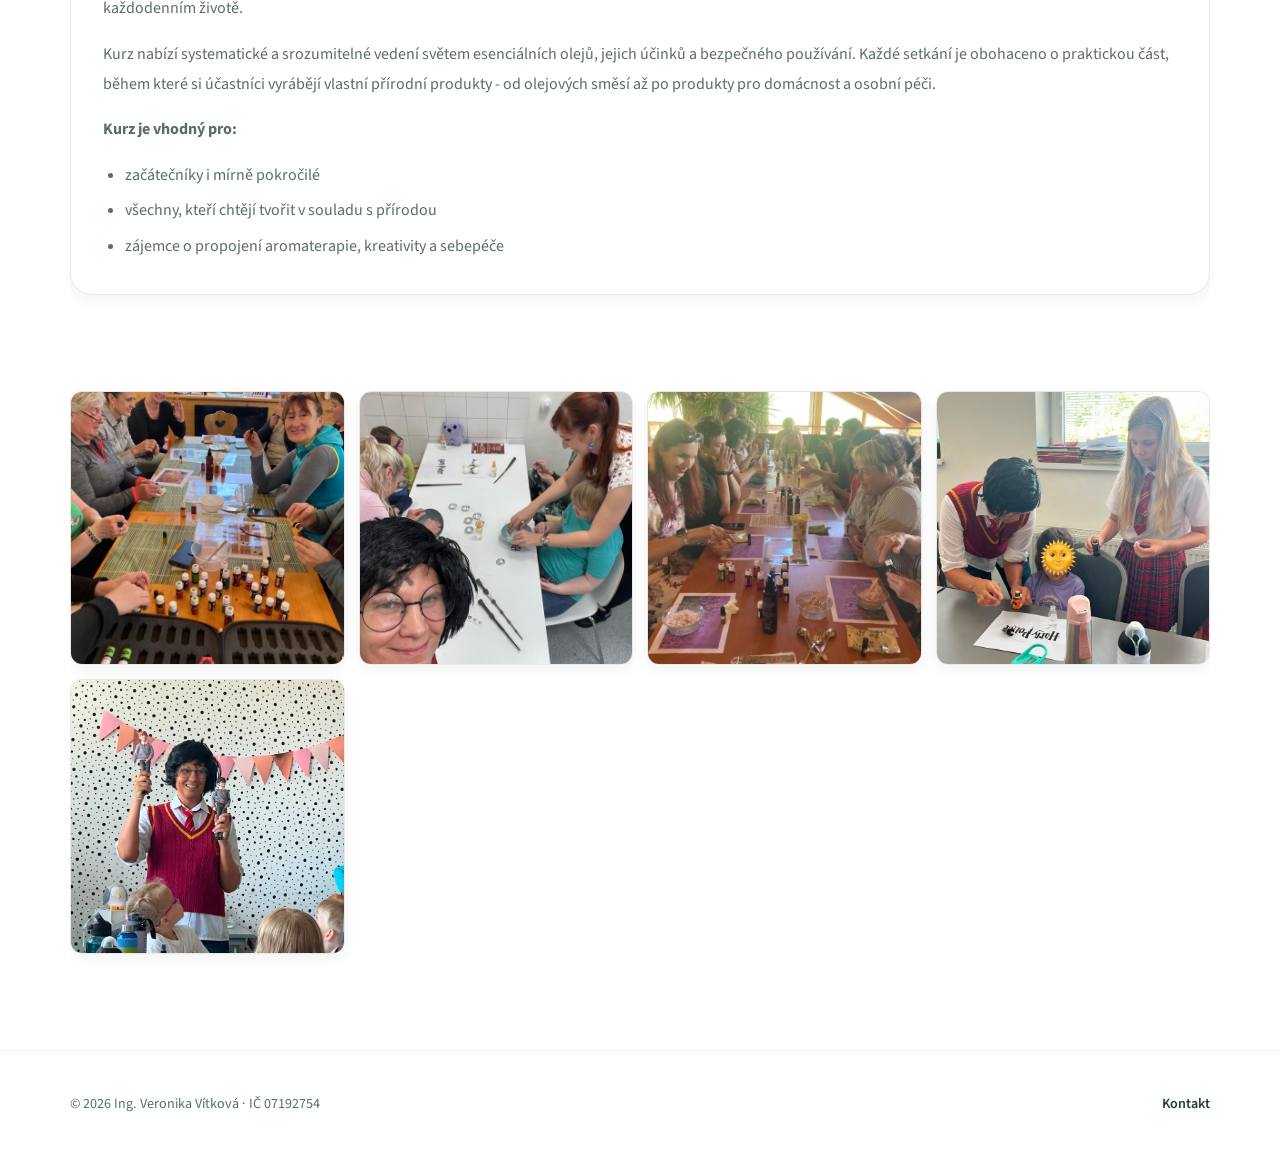
==== commit b54910c3: "Remove workshop image from mini-gallery Removed an image related to the Aromaterapeutický workshop f" ====
--- a/aromaterapie.html
+++ b/aromaterapie.html
@@ -158,7 +158,6 @@
     </section>
 
     <section class="mini-gallery">
-      <img src="img/HPAROMAWS.jpeg" alt="Aromaterapeutický workshop" />
       <img src="img/WSNANW.jpeg" alt="Aromaterapie doma" />
       <img src="img/HPWSDIAKONIEHLUCIN.jpeg" alt="Aromaterapeutické tvoření" />
       <img src="img/WSTEAMBUILDINGAROMA.jpeg" alt="LOW TOX domácnost" />
